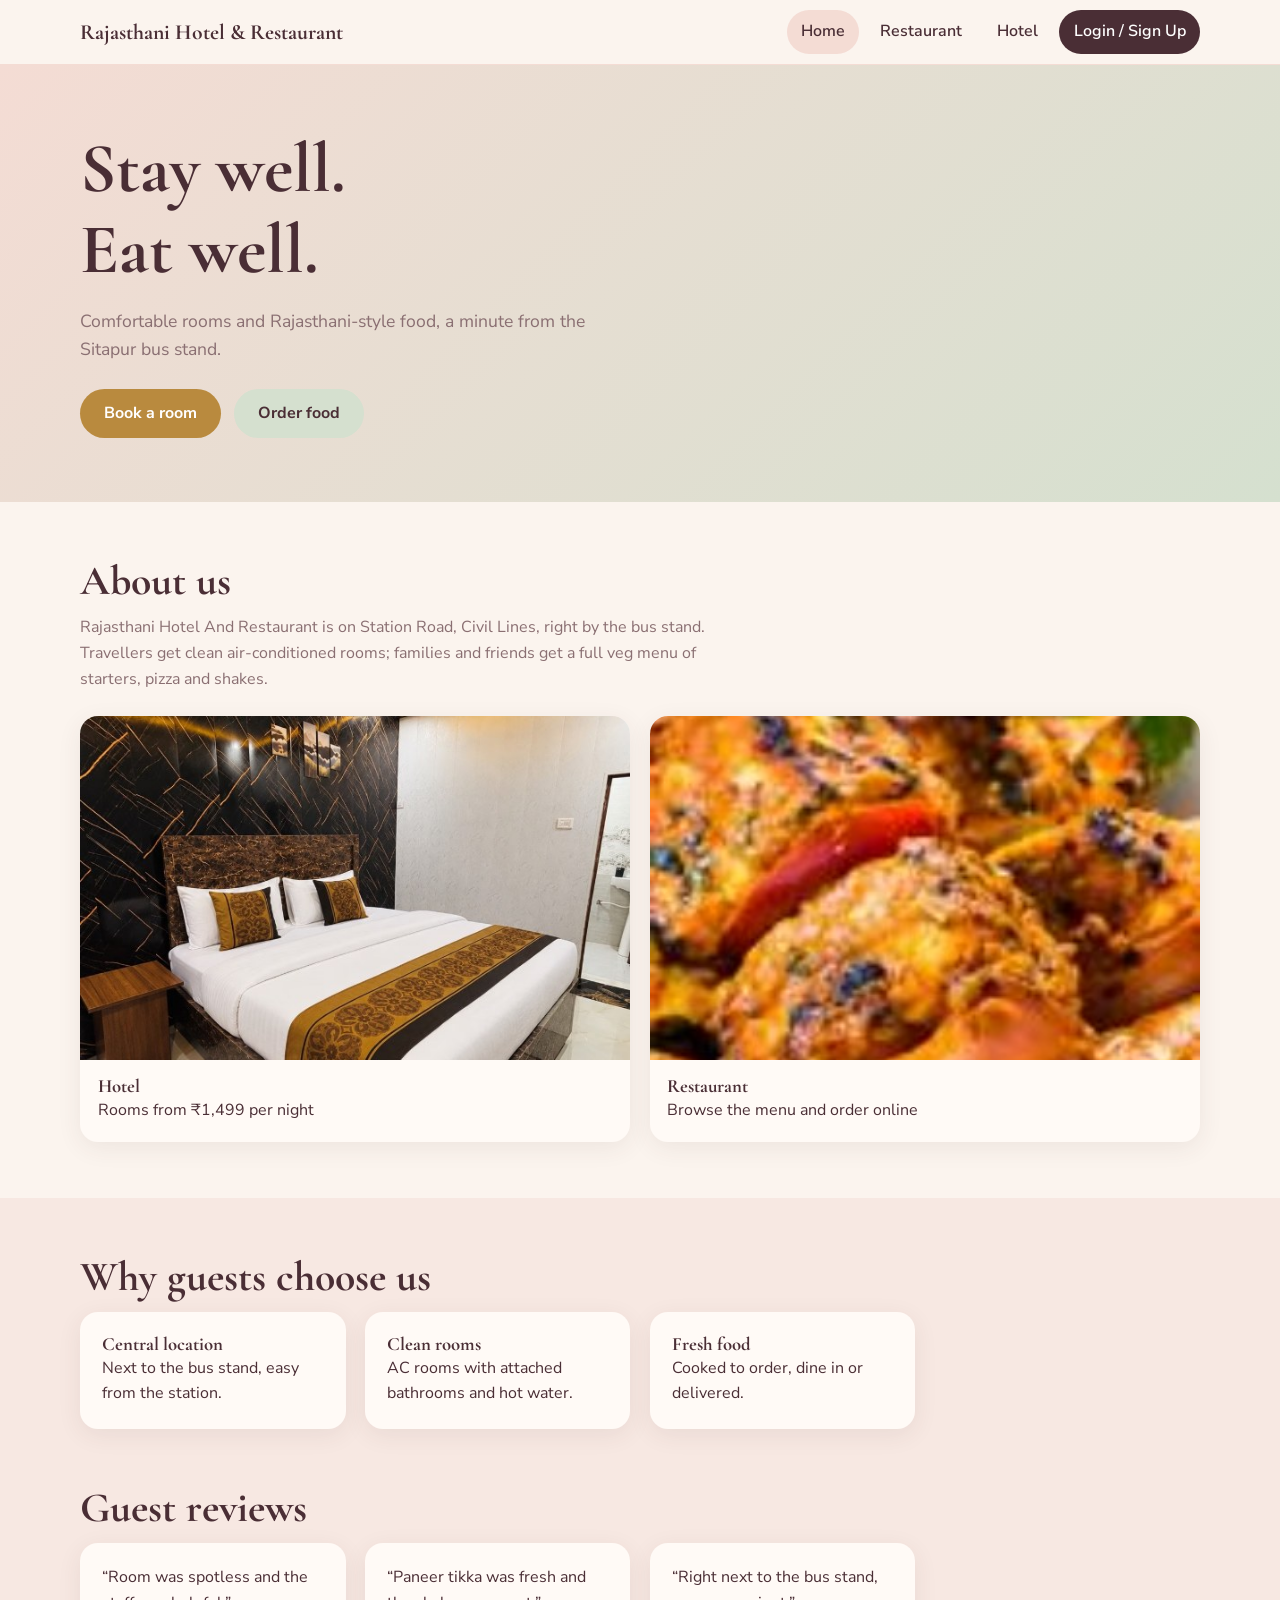
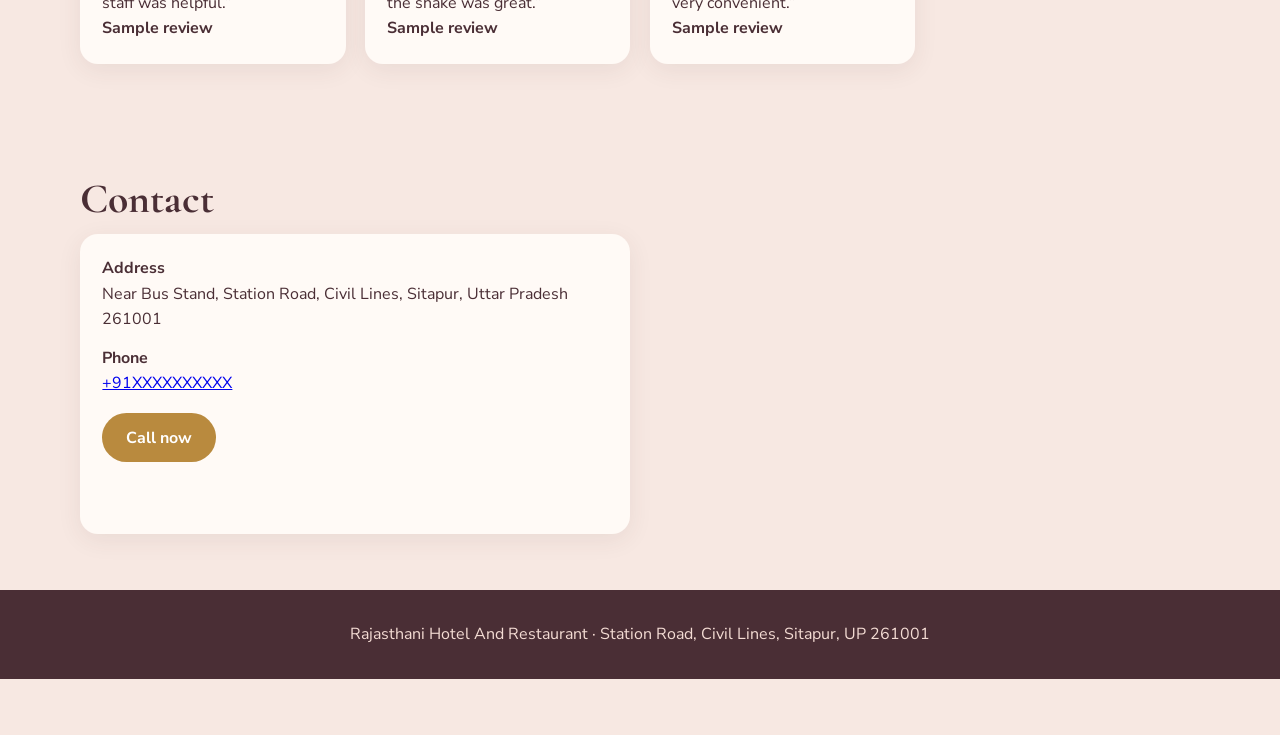
==== index.html @ bc1d220b "Initial Commit" ====
<!DOCTYPE html>
<html lang="en">
    <head>
        <meta charset="utf-8">
        <meta name="viewport" content="width=device-width,initial-scale=1">
        <title>Home | Rajasthani Hotel And Restaurant</title>
        <link rel="preconnect" href="https://fonts.googleapis.com">
        <link href="https://fonts.googleapis.com/css2?family=Cormorant+Garamond:wght@500;700&family=Nunito+Sans:wght@400;600;800&display=swap" rel="stylesheet">
        <link rel="stylesheet" href="style.css">
    </head>
    <body>
        <nav>
            <div class="wrap">
                <a class="logo" href="index.html">Rajasthani Hotel &amp; Restaurant</a>
                <button id="burger" aria-label="Menu">☰</button>
                <div class="links">
                    <a href="index.html" class="on">Home</a>
                    <a href="restaurant.html" class="">Restaurant</a>
                    <a href="hotel.html" class="">Hotel</a>
                    <a href="login.html" class="cta">Login / Sign Up</a>
                </div>
            </div>
        </nav>
        <header class="hero">
            <div class="wrap">
                <h1>Stay well.<br>Eat well.</h1>
                <p>Comfortable rooms and Rajasthani-style food, a minute from the Sitapur bus stand.</p>
                <div class="row">
                    <a class="btn" href="hotel.html">Book a room</a>
                    <a class="btn alt" href="restaurant.html">Order food</a>
                </div>
            </div>
        </header>
        <section class="wrap" id="about">
            <h2>About us</h2>
            <p style="max-width:42rem;color:var(--mute)">Rajasthani Hotel And Restaurant is on Station Road, Civil Lines, right by the bus stand. Travellers get clean air-conditioned rooms; families and friends get a full veg menu of starters, pizza and shakes.</p>
            <div class="two" style="margin-top:1.5rem">
                <a class="card" href="hotel.html" style="text-decoration:none;color:inherit">
                    <img src="img/room-marble.jpg" alt="Hotel room" style="aspect-ratio:16/10">
                    <div class="b">
                        <h3>Hotel</h3>
                        <p>Rooms from ₹1,499 per night</p>
                    </div>
                </a>
                <a class="card" href="restaurant.html" style="text-decoration:none;color:inherit">
                    <img src="img/paneer-tikka.jpg" alt="Paneer tikka" style="aspect-ratio:16/10">
                    <div class="b">
                        <h3>Restaurant</h3>
                        <p>Browse the menu and order online</p>
                    </div>
                </a>
            </div>
        </section>
        <section class="tint">
            <div class="wrap">
                <h2>Why guests choose us</h2>
                <div class="grid">
                    <div class="panel">
                        <h3>Central location</h3>
                        <p>Next to the bus stand, easy from the station.</p>
                    </div>
                    <div class="panel">
                        <h3>Clean rooms</h3>
                        <p>AC rooms with attached bathrooms and hot water.</p>
                    </div>
                    <div class="panel">
                        <h3>Fresh food</h3>
                        <p>Cooked to order, dine in or delivered.</p>
                    </div>
                </div>
            </div>


        <section class="wrap" id="reviews">
            <h2>Guest reviews</h2>
            <div class="grid">
                <div class="panel">
                    <p>“Room was spotless and the staff was helpful.”</p>
                    <b>Sample review</b>
                </div>
                <div class="panel">
                    <p>“Paneer tikka was fresh and the shake was great.”</p>
                    <b>Sample review</b>
                </div>
                <div class="panel">
                    <p>“Right next to the bus stand, very convenient.”</p>
                    <b>Sample review</b>
                </div>
            </div>
        </section>
        <section class="tint" id="contact">
            <div class="wrap">
                <h2>Contact</h2>
                <div class="two">
                    <div class="panel">
                        <p><b>Address</b><br>Near Bus Stand, Station Road, Civil Lines, Sitapur, Uttar Pradesh 261001</p>
                        <p style="margin-top:.8rem"><b>Phone</b><br><a href="tel:+91XXXXXXXXXX">+91XXXXXXXXXX</a></p>
                        <a class="btn" style="margin-top:1rem" href="tel:+91XXXXXXXXXX">Call now</a>
                    </div>
                    <iframe src="https://www.google.com/maps/embed?pb=!1m18!1m12!1m3!1d3361.987601725037!2d80.6867876!3d27.562660200000003!2m3!1f0!2f0!3f0!3m2!1i1024!2i768!4f13.1!3m3!1m2!1s0x399ed6f849cca317%3A0x4c78d429650c44e3!2sHotel%20Rajasthani!5e1!3m2!1sen!2sin!4v1790970113451!5m2!1sen!2sin" allowfullscreen loading="lazy" referrerpolicy="strict-origin-when-cross-origin" title="Map"></iframe>
                </div>
            </div>
        </section>
        <footer>
            <p>Rajasthani Hotel And Restaurant · Station Road, Civil Lines, Sitapur, UP 261001</p>
        </footer>
        <script src="app.js"></script>
    </body>
</html>
---- style.css ----
:root{--bg:#fbf4ee;--blush:#f4dcd4;--sage:#d5e0cf;--gold:#b98a3e;--ink:#4a2e35;--mute:#8a6f72;--card:#fffaf6;--r:18px}
*{box-sizing:border-box;margin:0}html{scroll-behavior:smooth}
body{font-family:'Nunito Sans',sans-serif;background:var(--bg);color:var(--ink);line-height:1.6;overflow-x:hidden}
img{max-width:100%;display:block}h1,h2,h3{font-family:'Cormorant Garamond',serif;line-height:1.15}
h1{font-size:clamp(2.4rem,8vw,4.4rem)}h2{font-size:clamp(1.8rem,5vw,2.6rem);margin-bottom:.6rem}
.wrap{width:min(1120px,100% - 2rem);margin:auto}section{padding:3.5rem 0}
nav{position:sticky;top:0;z-index:20;background:rgba(251,244,238,.94);backdrop-filter:blur(8px);border-bottom:1px solid var(--blush)}
nav .wrap{display:flex;align-items:center;justify-content:space-between;min-height:64px}
.logo{font-family:'Cormorant Garamond',serif;font-size:1.35rem;font-weight:700;color:var(--ink);text-decoration:none}
.links{display:flex;gap:.4rem;align-items:center}.links a{padding:.6rem .9rem;border-radius:99px;color:var(--ink);text-decoration:none;font-weight:600}
.links a:hover,.links a.on{background:var(--blush)}.links a.cta{background:var(--ink);color:#fff}
#burger{display:none;background:none;border:0;font-size:1.8rem;width:48px;height:48px;color:var(--ink)}
@media(max-width:760px){#burger{display:block}.links{display:none;position:absolute;top:64px;left:0;right:0;flex-direction:column;align-items:stretch;background:var(--bg);padding:.8rem 1rem 1.2rem;border-bottom:1px solid var(--blush)}.links.open{display:flex}.links a{padding:.9rem 1rem}}
.btn{display:inline-block;border:0;cursor:pointer;font:700 1rem 'Nunito Sans',sans-serif;padding:.85rem 1.5rem;min-height:46px;border-radius:99px;background:var(--gold);color:#fff;text-decoration:none;transition:.2s}
.btn:hover{transform:translateY(-2px);box-shadow:0 8px 20px rgba(185,138,62,.3)}.btn.alt{background:var(--sage);color:var(--ink)}.btn.line{background:none;border:2px solid var(--ink);color:var(--ink)}
.hero{background:linear-gradient(135deg,var(--blush),var(--sage));padding:4rem 0}.hero p{max-width:34rem;margin:1rem 0 1.6rem;color:var(--mute);font-size:1.1rem}
.row{display:flex;gap:.8rem;flex-wrap:wrap}.grid{display:grid;gap:1.2rem;grid-template-columns:repeat(auto-fill,minmax(250px,1fr))}
.card{background:var(--card);border-radius:var(--r);overflow:hidden;box-shadow:0 6px 24px rgba(74,46,53,.08);transition:.25s}.card:hover{transform:translateY(-4px)}
.card img{width:100%;aspect-ratio:4/3;object-fit:cover}.card .b{padding:1rem 1.1rem 1.2rem}.price{font-weight:800;color:var(--gold);font-size:1.15rem}
.two{display:grid;gap:1.2rem;grid-template-columns:1fr 1fr}@media(max-width:700px){.two{grid-template-columns:1fr}}
.panel{background:var(--card);border-radius:var(--r);padding:1.4rem;box-shadow:0 6px 24px rgba(74,46,53,.08)}
.tint{background:#f7e8e2}iframe{width:100%;border:0;border-radius:var(--r);min-height:300px}
label{display:block;font-weight:700;margin:.8rem 0 .3rem}input,select,textarea{width:100%;font:inherit;font-size:16px;padding:.8rem 1rem;border:1.5px solid var(--blush);border-radius:12px;background:#fff;color:var(--ink)}
input:focus,select:focus,textarea:focus,.btn:focus-visible,a:focus-visible{outline:3px solid var(--gold);outline-offset:2px}
.chips{display:flex;gap:.5rem;overflow-x:auto;padding:.3rem 0 1rem}.chip{flex:none;border:0;cursor:pointer;padding:.65rem 1.1rem;border-radius:99px;background:var(--blush);font:700 .95rem 'Nunito Sans';color:var(--ink);min-height:44px}.chip.on{background:var(--ink);color:#fff}
.veg{display:inline-block;width:14px;height:14px;border:2px solid #2e9e57;border-radius:3px;position:relative;vertical-align:middle;margin-right:6px}.veg:after{content:"";position:absolute;inset:2px;background:#2e9e57;border-radius:50%}
.tag{display:inline-block;background:var(--sage);border-radius:99px;padding:.2rem .7rem;font-size:.85rem;margin:.15rem .15rem 0 0}
#cartbtn{position:fixed;right:1rem;bottom:1rem;z-index:30;box-shadow:0 8px 24px rgba(0,0,0,.2)}
.drawer{position:fixed;inset:0;z-index:40;display:none;background:rgba(74,46,53,.45)}.drawer.open{display:block}
.sheet{position:absolute;right:0;top:0;bottom:0;width:min(440px,100%);background:var(--bg);padding:1.2rem;overflow-y:auto}
.line-i{display:flex;justify-content:space-between;align-items:center;gap:.6rem;padding:.7rem 0;border-bottom:1px solid var(--blush)}
.qty{display:flex;align-items:center;gap:.4rem}.qty button{width:40px;height:40px;border-radius:50%;border:0;background:var(--blush);font-size:1.2rem;cursor:pointer}
.sum{display:flex;justify-content:space-between;padding:.3rem 0}.sum.t{font-weight:800;font-size:1.15rem;border-top:2px solid var(--ink);margin-top:.4rem;padding-top:.6rem}
.auth{max-width:460px;margin:2.5rem auto}.tabs{display:grid;grid-template-columns:1fr 1fr;background:var(--blush);border-radius:99px;padding:4px;margin-bottom:1rem}.tabs button{border:0;background:none;padding:.7rem;border-radius:99px;font:700 1rem 'Nunito Sans';cursor:pointer;color:var(--ink)}.tabs .on{background:var(--ink);color:#fff}
.g{width:100%;background:#fff;border:1.5px solid var(--blush);color:var(--ink);margin-top:.8rem}.or{text-align:center;color:var(--mute);margin:1rem 0 0}
.toast{position:fixed;left:50%;bottom:5rem;transform:translateX(-50%);background:var(--ink);color:#fff;padding:.7rem 1.2rem;border-radius:99px;z-index:60;display:none;max-width:90%}
footer{background:var(--ink);color:#f4dcd4;text-align:center;padding:2rem 1rem}.hide{display:none!important}
@media(prefers-reduced-motion:reduce){*{transition:none!important;scroll-behavior:auto!important}}
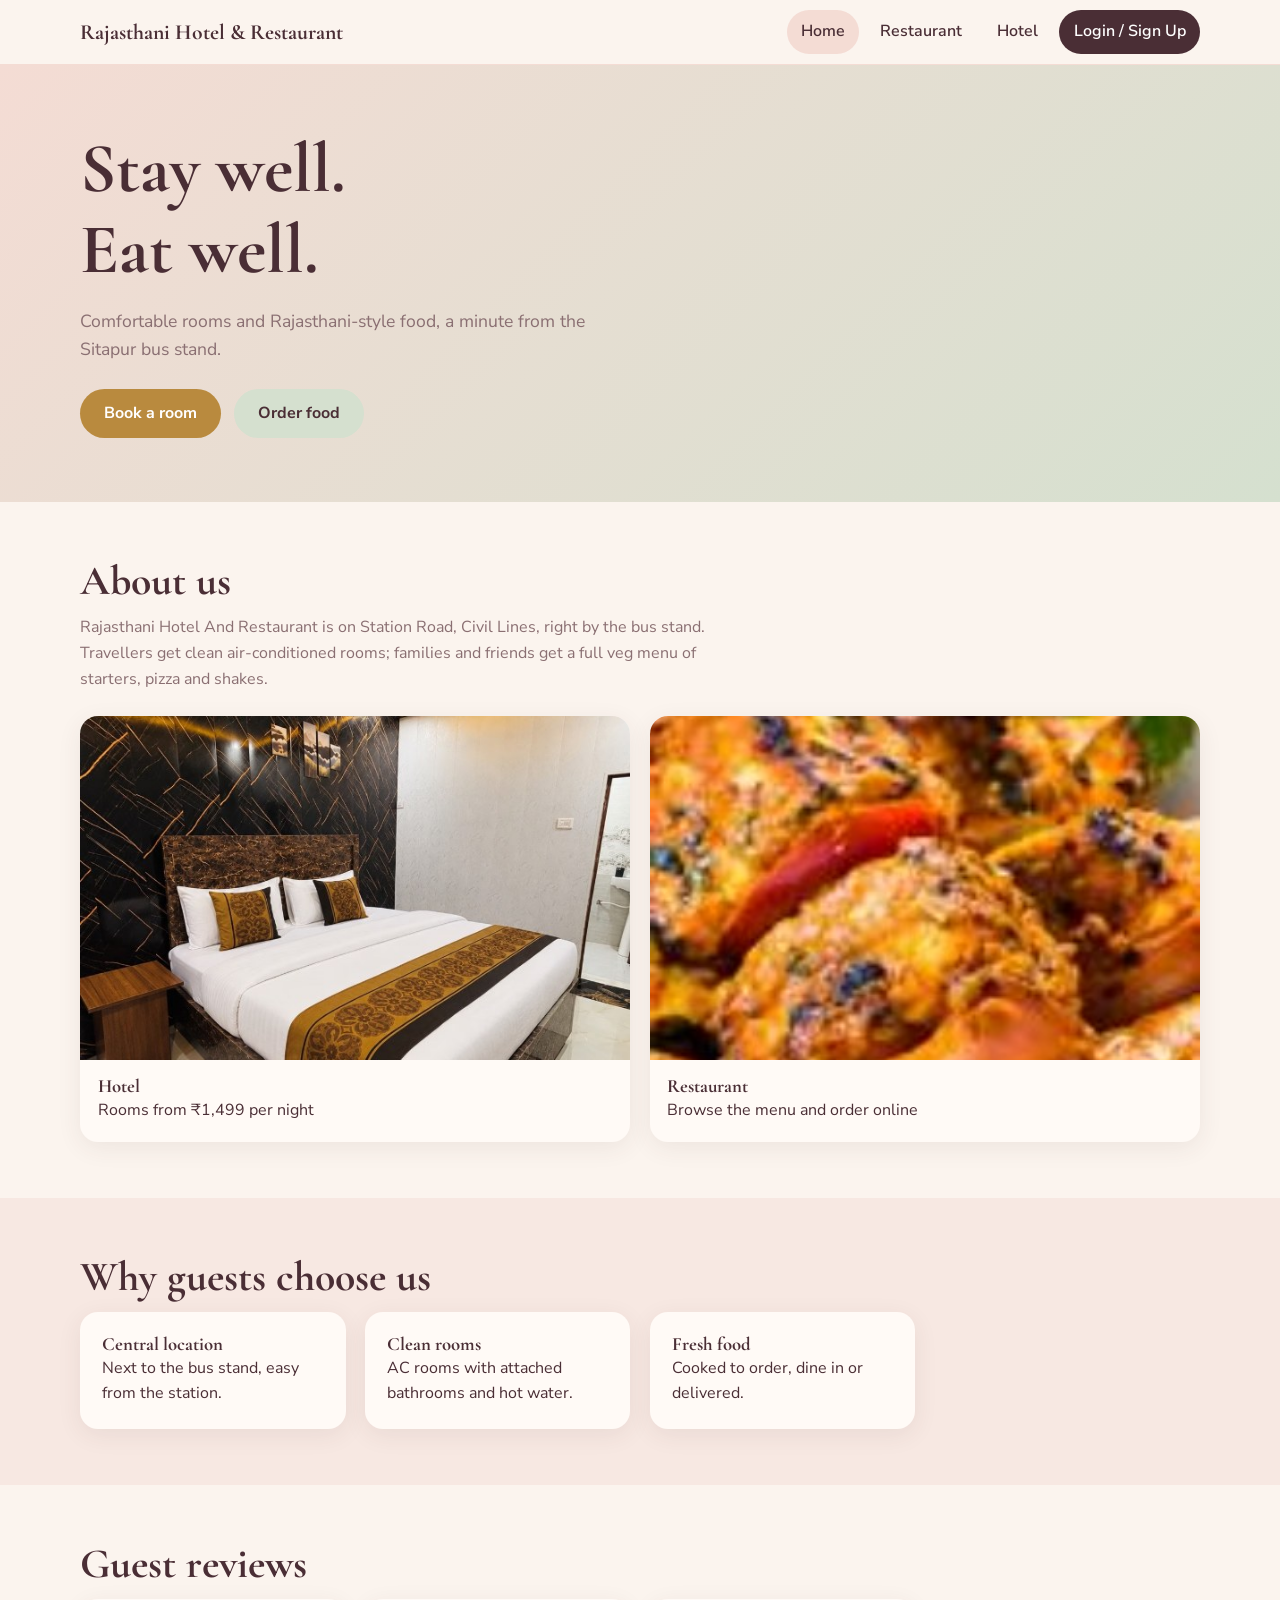
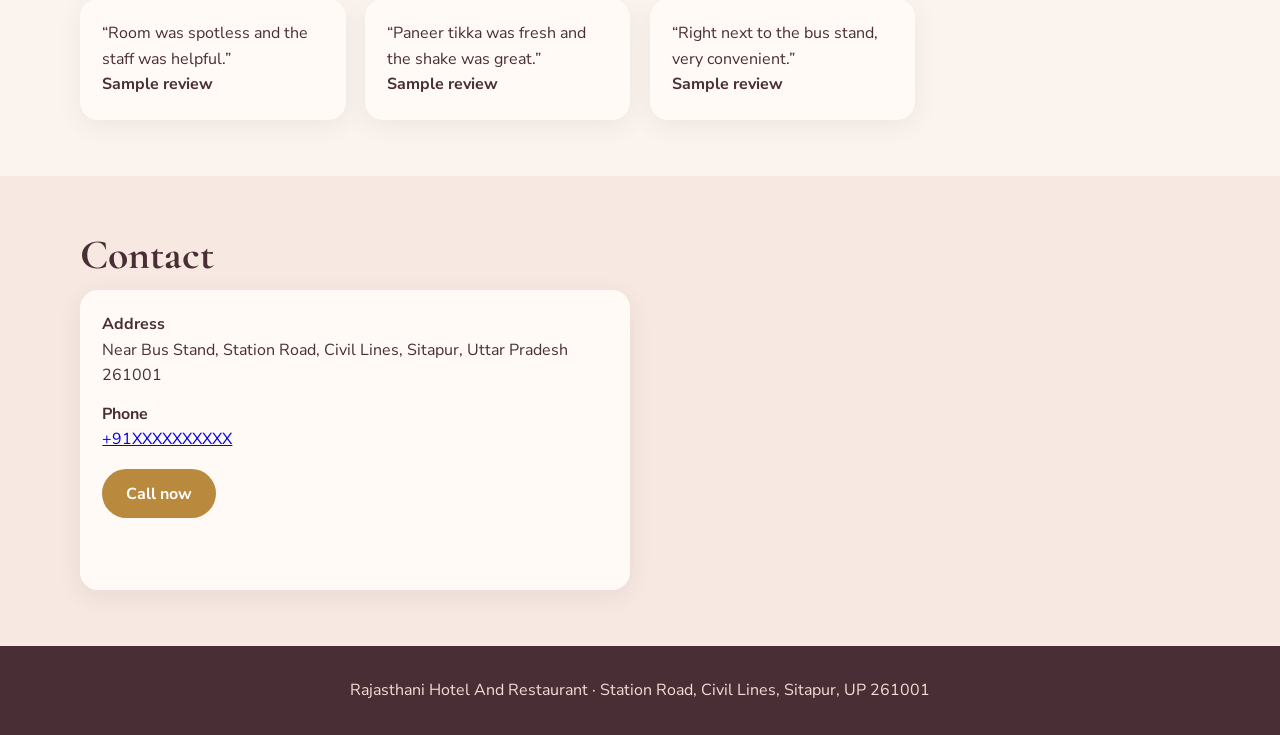
==== commit bbc86c0d: "Refactor HTML structure and CSS styles for improved readability and performance; consolidate markup " ====
--- a/index.html
+++ b/index.html
@@ -1,109 +1,8 @@
-<!DOCTYPE html>
-<html lang="en">
-    <head>
-        <meta charset="utf-8">
-        <meta name="viewport" content="width=device-width,initial-scale=1">
-        <title>Home | Rajasthani Hotel And Restaurant</title>
-        <link rel="preconnect" href="https://fonts.googleapis.com">
-        <link href="https://fonts.googleapis.com/css2?family=Cormorant+Garamond:wght@500;700&family=Nunito+Sans:wght@400;600;800&display=swap" rel="stylesheet">
-        <link rel="stylesheet" href="style.css">
-    </head>
-    <body>
-        <nav>
-            <div class="wrap">
-                <a class="logo" href="index.html">Rajasthani Hotel &amp; Restaurant</a>
-                <button id="burger" aria-label="Menu">☰</button>
-                <div class="links">
-                    <a href="index.html" class="on">Home</a>
-                    <a href="restaurant.html" class="">Restaurant</a>
-                    <a href="hotel.html" class="">Hotel</a>
-                    <a href="login.html" class="cta">Login / Sign Up</a>
-                </div>
-            </div>
-        </nav>
-        <header class="hero">
-            <div class="wrap">
-                <h1>Stay well.<br>Eat well.</h1>
-                <p>Comfortable rooms and Rajasthani-style food, a minute from the Sitapur bus stand.</p>
-                <div class="row">
-                    <a class="btn" href="hotel.html">Book a room</a>
-                    <a class="btn alt" href="restaurant.html">Order food</a>
-                </div>
-            </div>
-        </header>
-        <section class="wrap" id="about">
-            <h2>About us</h2>
-            <p style="max-width:42rem;color:var(--mute)">Rajasthani Hotel And Restaurant is on Station Road, Civil Lines, right by the bus stand. Travellers get clean air-conditioned rooms; families and friends get a full veg menu of starters, pizza and shakes.</p>
-            <div class="two" style="margin-top:1.5rem">
-                <a class="card" href="hotel.html" style="text-decoration:none;color:inherit">
-                    <img src="img/room-marble.jpg" alt="Hotel room" style="aspect-ratio:16/10">
-                    <div class="b">
-                        <h3>Hotel</h3>
-                        <p>Rooms from ₹1,499 per night</p>
-                    </div>
-                </a>
-                <a class="card" href="restaurant.html" style="text-decoration:none;color:inherit">
-                    <img src="img/paneer-tikka.jpg" alt="Paneer tikka" style="aspect-ratio:16/10">
-                    <div class="b">
-                        <h3>Restaurant</h3>
-                        <p>Browse the menu and order online</p>
-                    </div>
-                </a>
-            </div>
-        </section>
-        <section class="tint">
-            <div class="wrap">
-                <h2>Why guests choose us</h2>
-                <div class="grid">
-                    <div class="panel">
-                        <h3>Central location</h3>
-                        <p>Next to the bus stand, easy from the station.</p>
-                    </div>
-                    <div class="panel">
-                        <h3>Clean rooms</h3>
-                        <p>AC rooms with attached bathrooms and hot water.</p>
-                    </div>
-                    <div class="panel">
-                        <h3>Fresh food</h3>
-                        <p>Cooked to order, dine in or delivered.</p>
-                    </div>
-                </div>
-            </div>
-
-
-        <section class="wrap" id="reviews">
-            <h2>Guest reviews</h2>
-            <div class="grid">
-                <div class="panel">
-                    <p>“Room was spotless and the staff was helpful.”</p>
-                    <b>Sample review</b>
-                </div>
-                <div class="panel">
-                    <p>“Paneer tikka was fresh and the shake was great.”</p>
-                    <b>Sample review</b>
-                </div>
-                <div class="panel">
-                    <p>“Right next to the bus stand, very convenient.”</p>
-                    <b>Sample review</b>
-                </div>
-            </div>
-        </section>
-        <section class="tint" id="contact">
-            <div class="wrap">
-                <h2>Contact</h2>
-                <div class="two">
-                    <div class="panel">
-                        <p><b>Address</b><br>Near Bus Stand, Station Road, Civil Lines, Sitapur, Uttar Pradesh 261001</p>
-                        <p style="margin-top:.8rem"><b>Phone</b><br><a href="tel:+91XXXXXXXXXX">+91XXXXXXXXXX</a></p>
-                        <a class="btn" style="margin-top:1rem" href="tel:+91XXXXXXXXXX">Call now</a>
-                    </div>
-                    <iframe src="https://www.google.com/maps/embed?pb=!1m18!1m12!1m3!1d3361.987601725037!2d80.6867876!3d27.562660200000003!2m3!1f0!2f0!3f0!3m2!1i1024!2i768!4f13.1!3m3!1m2!1s0x399ed6f849cca317%3A0x4c78d429650c44e3!2sHotel%20Rajasthani!5e1!3m2!1sen!2sin!4v1790970113451!5m2!1sen!2sin" allowfullscreen loading="lazy" referrerpolicy="strict-origin-when-cross-origin" title="Map"></iframe>
-                </div>
-            </div>
-        </section>
-        <footer>
-            <p>Rajasthani Hotel And Restaurant · Station Road, Civil Lines, Sitapur, UP 261001</p>
-        </footer>
-        <script src="app.js"></script>
-    </body>
-</html>+<!DOCTYPE html><html lang="en"><head><meta charset="utf-8"><meta name="viewport" content="width=device-width,initial-scale=1"><title>Home | Rajasthani Hotel And Restaurant</title><link rel="preconnect" href="https://fonts.googleapis.com"><link href="https://fonts.googleapis.com/css2?family=Cormorant+Garamond:wght@500;700&family=Nunito+Sans:wght@400;600;800&display=swap" rel="stylesheet"><link rel="stylesheet" href="style.css"></head><body>
+<nav><div class="wrap"><a class="logo" href="index.html">Rajasthani Hotel &amp; Restaurant</a><button id="burger" aria-label="Menu">☰</button><div class="links"><a href="index.html" class="on">Home</a><a href="restaurant.html" class="">Restaurant</a><a href="hotel.html" class="">Hotel</a><a href="login.html" class="cta">Login / Sign Up</a></div></div></nav>
+<header class="hero"><div class="wrap"><h1>Stay well.<br>Eat well.</h1><p>Comfortable rooms and Rajasthani-style food, a minute from the Sitapur bus stand.</p><div class="row"><a class="btn" href="hotel.html">Book a room</a><a class="btn alt" href="restaurant.html">Order food</a></div></div></header>
+<section class="wrap" id="about"><h2>About us</h2><p style="max-width:42rem;color:var(--mute)">Rajasthani Hotel And Restaurant is on Station Road, Civil Lines, right by the bus stand. Travellers get clean air-conditioned rooms; families and friends get a full veg menu of starters, pizza and shakes.</p>
+<div class="two" style="margin-top:1.5rem"><a class="card" href="hotel.html" style="text-decoration:none;color:inherit"><img src="img/room-marble.jpg" alt="Hotel room" style="aspect-ratio:16/10"><div class="b"><h3>Hotel</h3><p>Rooms from ₹1,499 per night</p></div></a><a class="card" href="restaurant.html" style="text-decoration:none;color:inherit"><img src="img/paneer-tikka.jpg" alt="Paneer tikka" style="aspect-ratio:16/10"><div class="b"><h3>Restaurant</h3><p>Browse the menu and order online</p></div></a></div></section>
+<section class="tint"><div class="wrap"><h2>Why guests choose us</h2><div class="grid"><div class="panel"><h3>Central location</h3><p>Next to the bus stand, easy from the station.</p></div><div class="panel"><h3>Clean rooms</h3><p>AC rooms with attached bathrooms and hot water.</p></div><div class="panel"><h3>Fresh food</h3><p>Cooked to order, dine in or delivered.</p></div></div></div></section>
+<section class="wrap" id="reviews"><h2>Guest reviews</h2><div class="grid"><div class="panel"><p>“Room was spotless and the staff was helpful.”</p><b>Sample review</b></div><div class="panel"><p>“Paneer tikka was fresh and the shake was great.”</p><b>Sample review</b></div><div class="panel"><p>“Right next to the bus stand, very convenient.”</p><b>Sample review</b></div></div></section>
+<section class="tint" id="contact"><div class="wrap"><h2>Contact</h2><div class="two"><div class="panel"><p><b>Address</b><br>Near Bus Stand, Station Road, Civil Lines, Sitapur, Uttar Pradesh 261001</p><p style="margin-top:.8rem"><b>Phone</b><br><a href="tel:+91XXXXXXXXXX">+91XXXXXXXXXX</a></p><a class="btn" style="margin-top:1rem" href="tel:+91XXXXXXXXXX">Call now</a></div><iframe src="https://www.google.com/maps/embed?pb=!1m18!1m12!1m3!1d3361.987601725037!2d80.6867876!3d27.562660200000003!2m3!1f0!2f0!3f0!3m2!1i1024!2i768!4f13.1!3m3!1m2!1s0x399ed6f849cca317%3A0x4c78d429650c44e3!2sHotel%20Rajasthani!5e1!3m2!1sen!2sin!4v1790970113451!5m2!1sen!2sin" allowfullscreen loading="lazy" referrerpolicy="strict-origin-when-cross-origin" title="Map"></iframe></div></div></section><footer><p>Rajasthani Hotel And Restaurant · Station Road, Civil Lines, Sitapur, UP 261001</p></footer><script src="app.js"></script></body></html>
